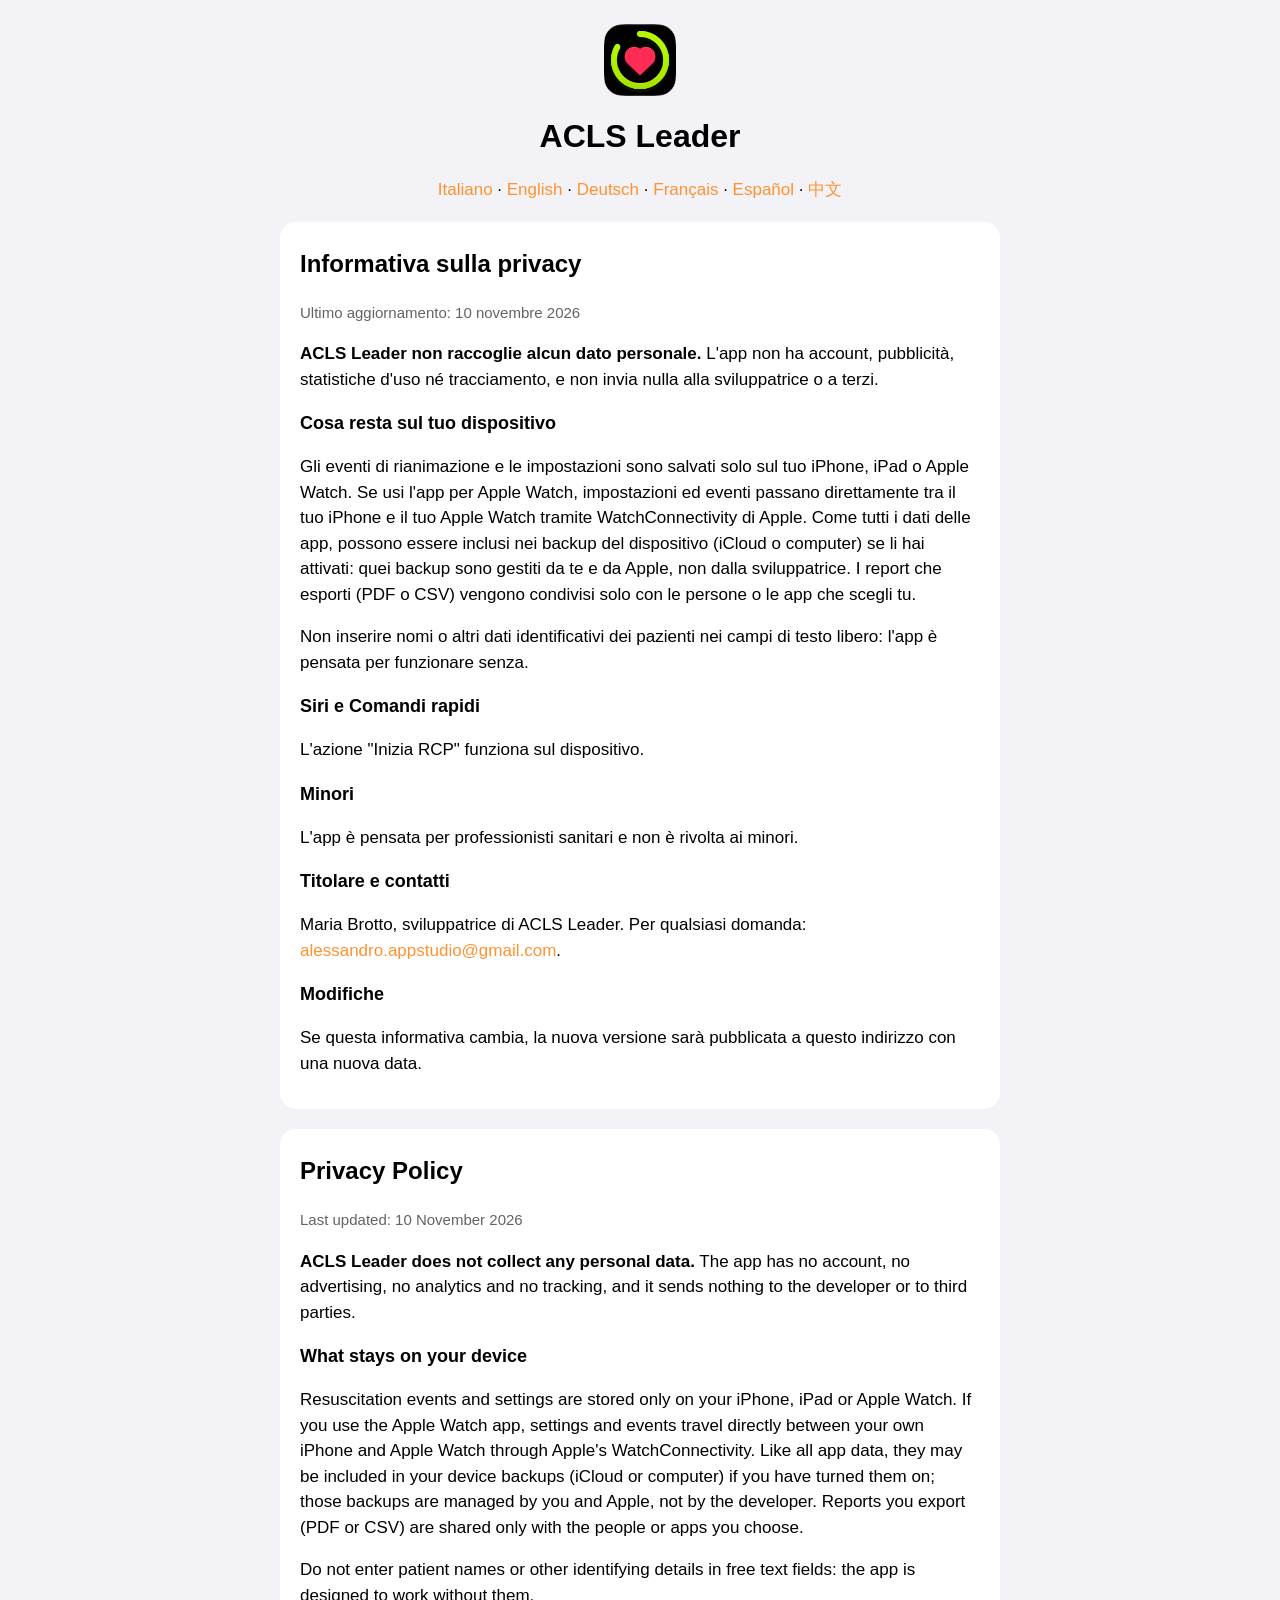
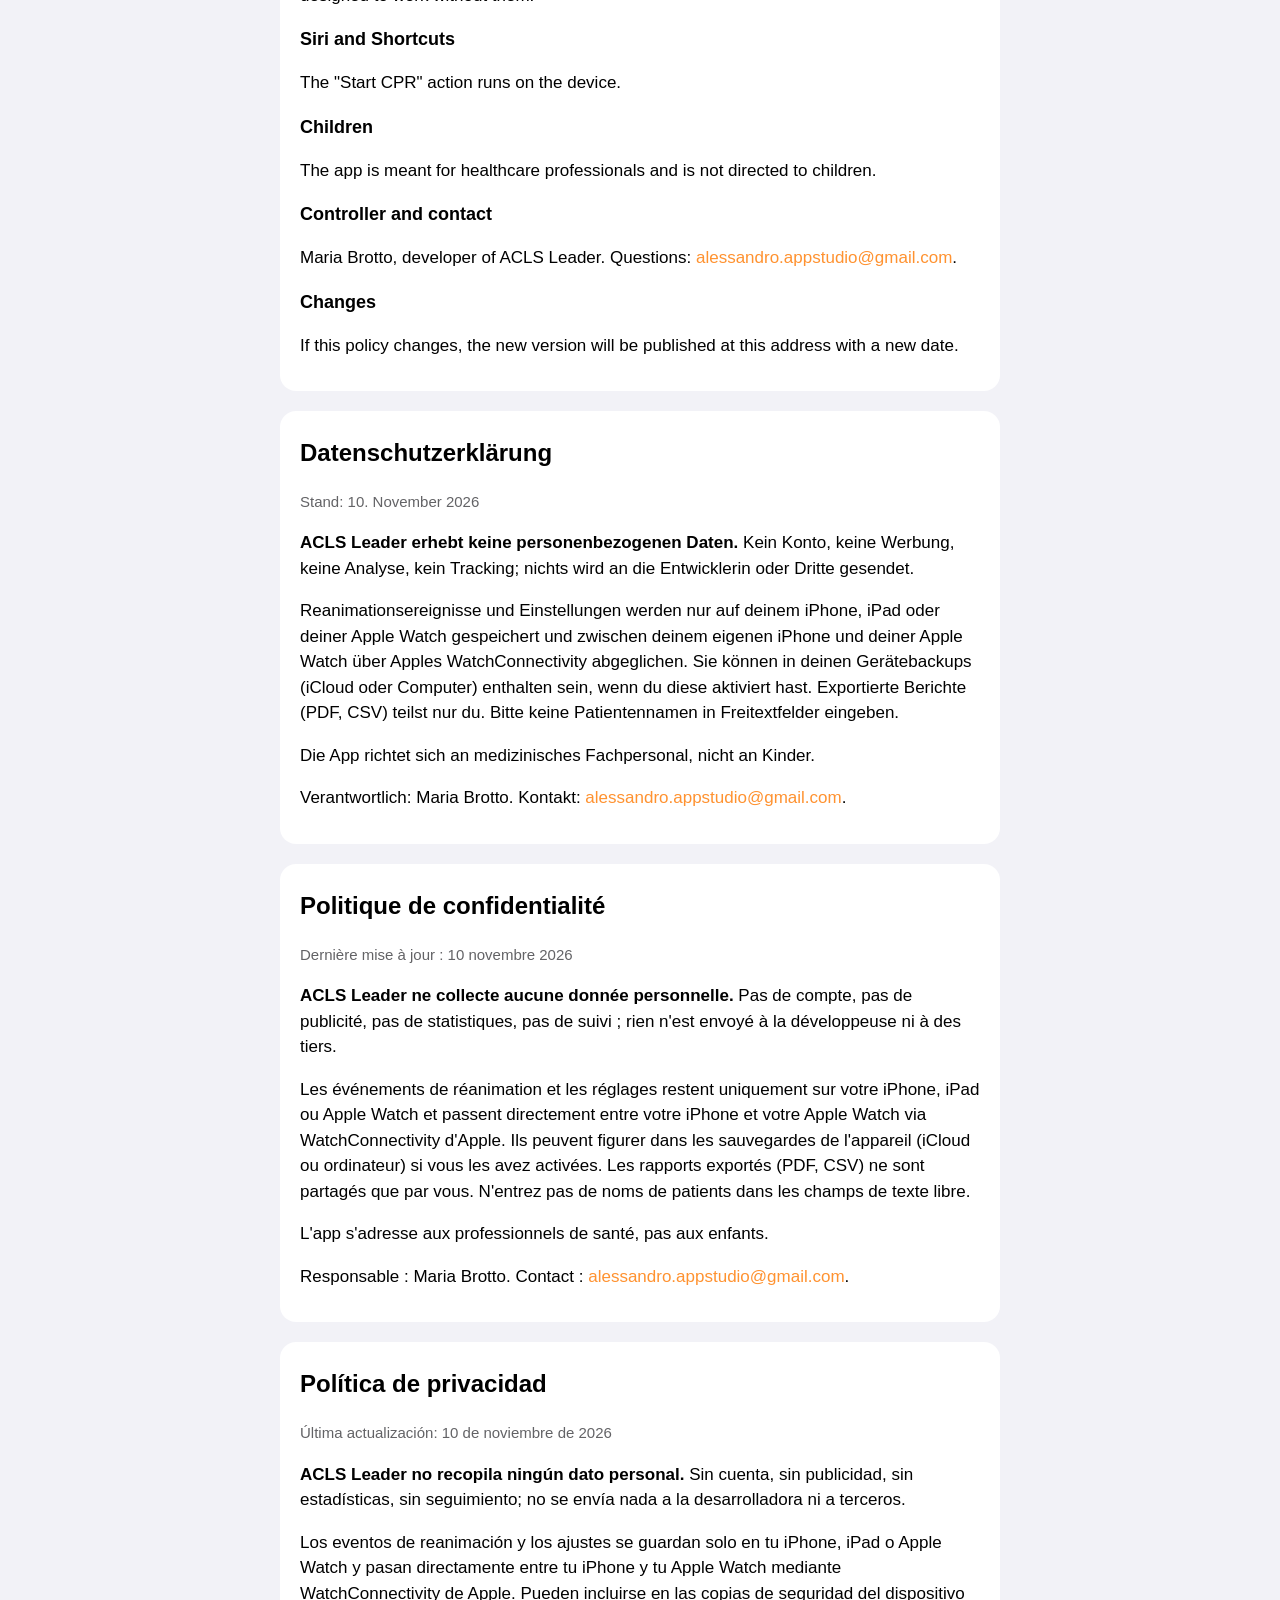
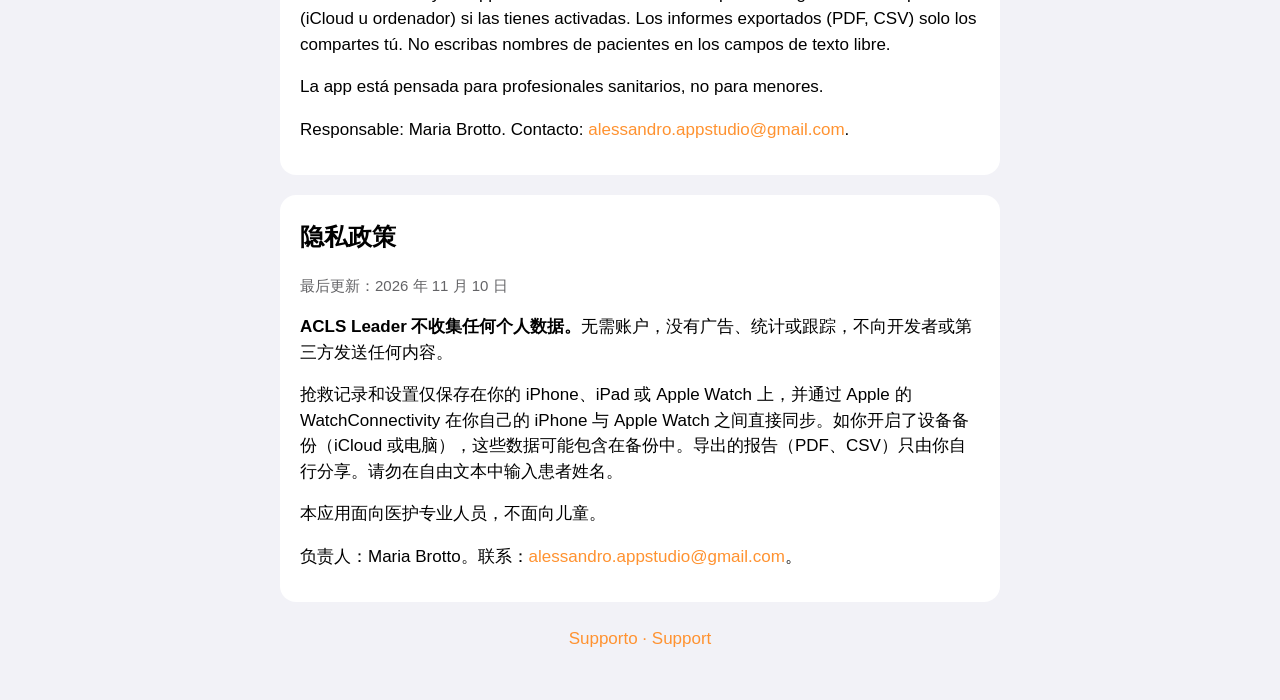
==== privacy.html @ 4f320095 "Sito di ACLS Leader: privacy e supporto" ====
<!doctype html>
<html lang="it">
<head>
<meta charset="utf-8">
<meta name="viewport" content="width=device-width, initial-scale=1">
<title>ACLS Leader – Privacy</title>
<link rel="stylesheet" href="style.css">
</head>
<body>
<header>
  <img src="icon.png" alt="" width="72" height="72">
  <h1>ACLS Leader</h1>
  <p class="langs"><a href="#it">Italiano</a> · <a href="#en">English</a> · <a href="#de">Deutsch</a> · <a href="#fr">Français</a> · <a href="#es">Español</a> · <a href="#zh">中文</a></p>
</header>

<section id="it" lang="it">
<h2>Informativa sulla privacy</h2>
<p class="date">Ultimo aggiornamento: 10 novembre 2026</p>
<p><strong>ACLS Leader non raccoglie alcun dato personale.</strong> L'app non ha account, pubblicità, statistiche d'uso né tracciamento, e non invia nulla alla sviluppatrice o a terzi.</p>
<h3>Cosa resta sul tuo dispositivo</h3>
<p>Gli eventi di rianimazione e le impostazioni sono salvati solo sul tuo iPhone, iPad o Apple Watch. Se usi l'app per Apple Watch, impostazioni ed eventi passano direttamente tra il tuo iPhone e il tuo Apple Watch tramite WatchConnectivity di Apple. Come tutti i dati delle app, possono essere inclusi nei backup del dispositivo (iCloud o computer) se li hai attivati: quei backup sono gestiti da te e da Apple, non dalla sviluppatrice. I report che esporti (PDF o CSV) vengono condivisi solo con le persone o le app che scegli tu.</p>
<p>Non inserire nomi o altri dati identificativi dei pazienti nei campi di testo libero: l'app è pensata per funzionare senza.</p>
<h3>Siri e Comandi rapidi</h3>
<p>L'azione "Inizia RCP" funziona sul dispositivo.</p>
<h3>Minori</h3>
<p>L'app è pensata per professionisti sanitari e non è rivolta ai minori.</p>
<h3>Titolare e contatti</h3>
<p>Maria Brotto, sviluppatrice di ACLS Leader. Per qualsiasi domanda: <a href="mailto:alessandro.appstudio@gmail.com">alessandro.appstudio@gmail.com</a>.</p>
<h3>Modifiche</h3>
<p>Se questa informativa cambia, la nuova versione sarà pubblicata a questo indirizzo con una nuova data.</p>
</section>

<section id="en" lang="en">
<h2>Privacy Policy</h2>
<p class="date">Last updated: 10 November 2026</p>
<p><strong>ACLS Leader does not collect any personal data.</strong> The app has no account, no advertising, no analytics and no tracking, and it sends nothing to the developer or to third parties.</p>
<h3>What stays on your device</h3>
<p>Resuscitation events and settings are stored only on your iPhone, iPad or Apple Watch. If you use the Apple Watch app, settings and events travel directly between your own iPhone and Apple Watch through Apple's WatchConnectivity. Like all app data, they may be included in your device backups (iCloud or computer) if you have turned them on; those backups are managed by you and Apple, not by the developer. Reports you export (PDF or CSV) are shared only with the people or apps you choose.</p>
<p>Do not enter patient names or other identifying details in free text fields: the app is designed to work without them.</p>
<h3>Siri and Shortcuts</h3>
<p>The "Start CPR" action runs on the device.</p>
<h3>Children</h3>
<p>The app is meant for healthcare professionals and is not directed to children.</p>
<h3>Controller and contact</h3>
<p>Maria Brotto, developer of ACLS Leader. Questions: <a href="mailto:alessandro.appstudio@gmail.com">alessandro.appstudio@gmail.com</a>.</p>
<h3>Changes</h3>
<p>If this policy changes, the new version will be published at this address with a new date.</p>
</section>

<section id="de" lang="de">
<h2>Datenschutzerklärung</h2>
<p class="date">Stand: 10. November 2026</p>
<p><strong>ACLS Leader erhebt keine personenbezogenen Daten.</strong> Kein Konto, keine Werbung, keine Analyse, kein Tracking; nichts wird an die Entwicklerin oder Dritte gesendet.</p>
<p>Reanimationsereignisse und Einstellungen werden nur auf deinem iPhone, iPad oder deiner Apple Watch gespeichert und zwischen deinem eigenen iPhone und deiner Apple Watch über Apples WatchConnectivity abgeglichen. Sie können in deinen Gerätebackups (iCloud oder Computer) enthalten sein, wenn du diese aktiviert hast. Exportierte Berichte (PDF, CSV) teilst nur du. Bitte keine Patientennamen in Freitextfelder eingeben.</p>
<p>Die App richtet sich an medizinisches Fachpersonal, nicht an Kinder.</p>
<p>Verantwortlich: Maria Brotto. Kontakt: <a href="mailto:alessandro.appstudio@gmail.com">alessandro.appstudio@gmail.com</a>.</p>
</section>

<section id="fr" lang="fr">
<h2>Politique de confidentialité</h2>
<p class="date">Dernière mise à jour : 10 novembre 2026</p>
<p><strong>ACLS Leader ne collecte aucune donnée personnelle.</strong> Pas de compte, pas de publicité, pas de statistiques, pas de suivi ; rien n'est envoyé à la développeuse ni à des tiers.</p>
<p>Les événements de réanimation et les réglages restent uniquement sur votre iPhone, iPad ou Apple Watch et passent directement entre votre iPhone et votre Apple Watch via WatchConnectivity d'Apple. Ils peuvent figurer dans les sauvegardes de l'appareil (iCloud ou ordinateur) si vous les avez activées. Les rapports exportés (PDF, CSV) ne sont partagés que par vous. N'entrez pas de noms de patients dans les champs de texte libre.</p>
<p>L'app s'adresse aux professionnels de santé, pas aux enfants.</p>
<p>Responsable : Maria Brotto. Contact : <a href="mailto:alessandro.appstudio@gmail.com">alessandro.appstudio@gmail.com</a>.</p>
</section>

<section id="es" lang="es">
<h2>Política de privacidad</h2>
<p class="date">Última actualización: 10 de noviembre de 2026</p>
<p><strong>ACLS Leader no recopila ningún dato personal.</strong> Sin cuenta, sin publicidad, sin estadísticas, sin seguimiento; no se envía nada a la desarrolladora ni a terceros.</p>
<p>Los eventos de reanimación y los ajustes se guardan solo en tu iPhone, iPad o Apple Watch y pasan directamente entre tu iPhone y tu Apple Watch mediante WatchConnectivity de Apple. Pueden incluirse en las copias de seguridad del dispositivo (iCloud u ordenador) si las tienes activadas. Los informes exportados (PDF, CSV) solo los compartes tú. No escribas nombres de pacientes en los campos de texto libre.</p>
<p>La app está pensada para profesionales sanitarios, no para menores.</p>
<p>Responsable: Maria Brotto. Contacto: <a href="mailto:alessandro.appstudio@gmail.com">alessandro.appstudio@gmail.com</a>.</p>
</section>

<section id="zh" lang="zh-Hans">
<h2>隐私政策</h2>
<p class="date">最后更新：2026 年 11 月 10 日</p>
<p><strong>ACLS Leader 不收集任何个人数据。</strong>无需账户，没有广告、统计或跟踪，不向开发者或第三方发送任何内容。</p>
<p>抢救记录和设置仅保存在你的 iPhone、iPad 或 Apple Watch 上，并通过 Apple 的 WatchConnectivity 在你自己的 iPhone 与 Apple Watch 之间直接同步。如你开启了设备备份（iCloud 或电脑），这些数据可能包含在备份中。导出的报告（PDF、CSV）只由你自行分享。请勿在自由文本中输入患者姓名。</p>
<p>本应用面向医护专业人员，不面向儿童。</p>
<p>负责人：Maria Brotto。联系：<a href="mailto:alessandro.appstudio@gmail.com">alessandro.appstudio@gmail.com</a>。</p>
</section>

<footer><a href="support.html">Supporto · Support</a></footer>
</body>
</html>
---- style.css ----
:root { color-scheme: light dark; --bg: #f2f2f7; --card: #fff; --ink: #000; --grey: #636366; --accent: #ff9230; }
@media (prefers-color-scheme: dark) { :root { --bg: #000; --card: #1c1c1e; --ink: #fff; --grey: #98989f; } }
body { margin: 0; padding: 24px 16px 48px; background: var(--bg); color: var(--ink);
       font: 17px/1.5 -apple-system, BlinkMacSystemFont, "Helvetica Neue", sans-serif; }
header, section, footer { max-width: 680px; margin: 0 auto; }
header { text-align: center; }
header img { border-radius: 16px; }
h1 { margin: 8px 0 4px; font-size: 32px; }
.langs a, footer a, section a { color: var(--accent); text-decoration: none; }
section { background: var(--card); border-radius: 16px; padding: 4px 20px 16px; margin-top: 20px; }
h2 { font-size: 24px; } h3 { font-size: 18px; margin-bottom: 4px; }
.date, .note { color: var(--grey); font-size: 15px; }
footer { text-align: center; margin-top: 24px; }
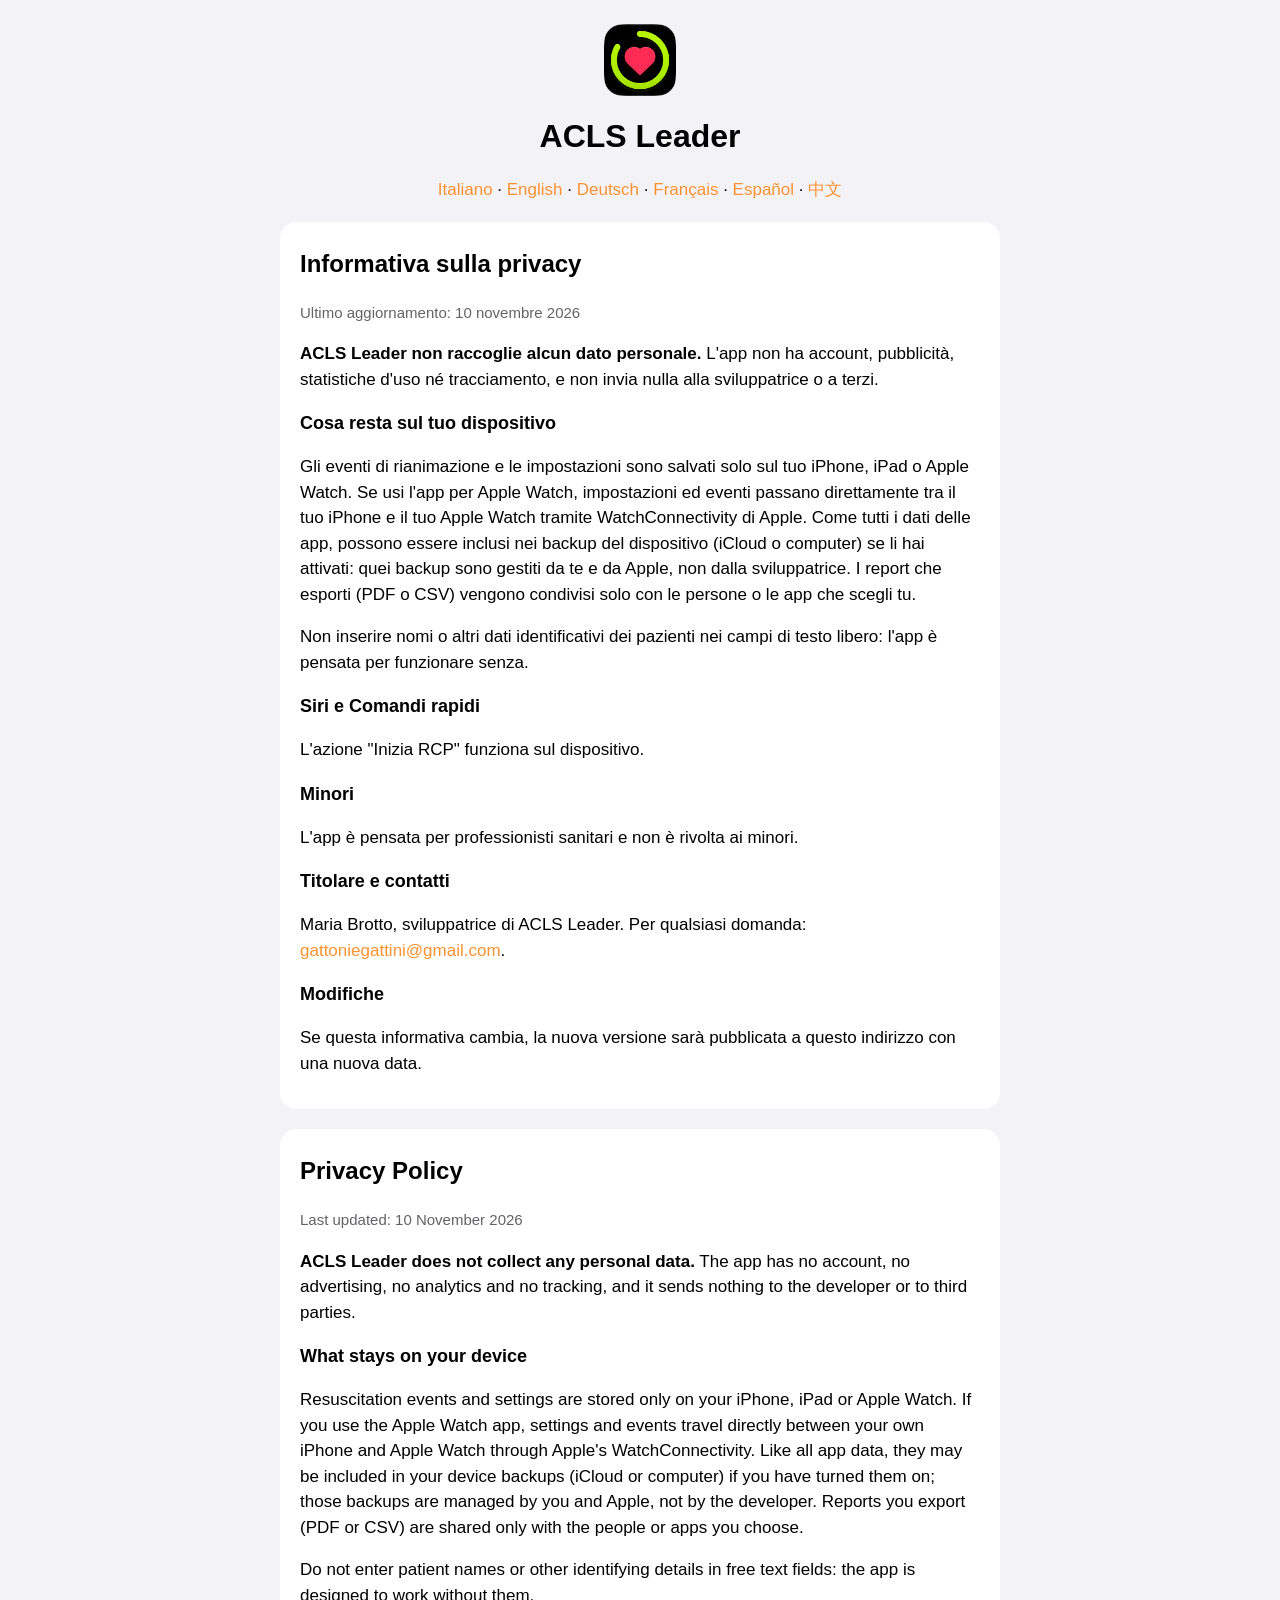
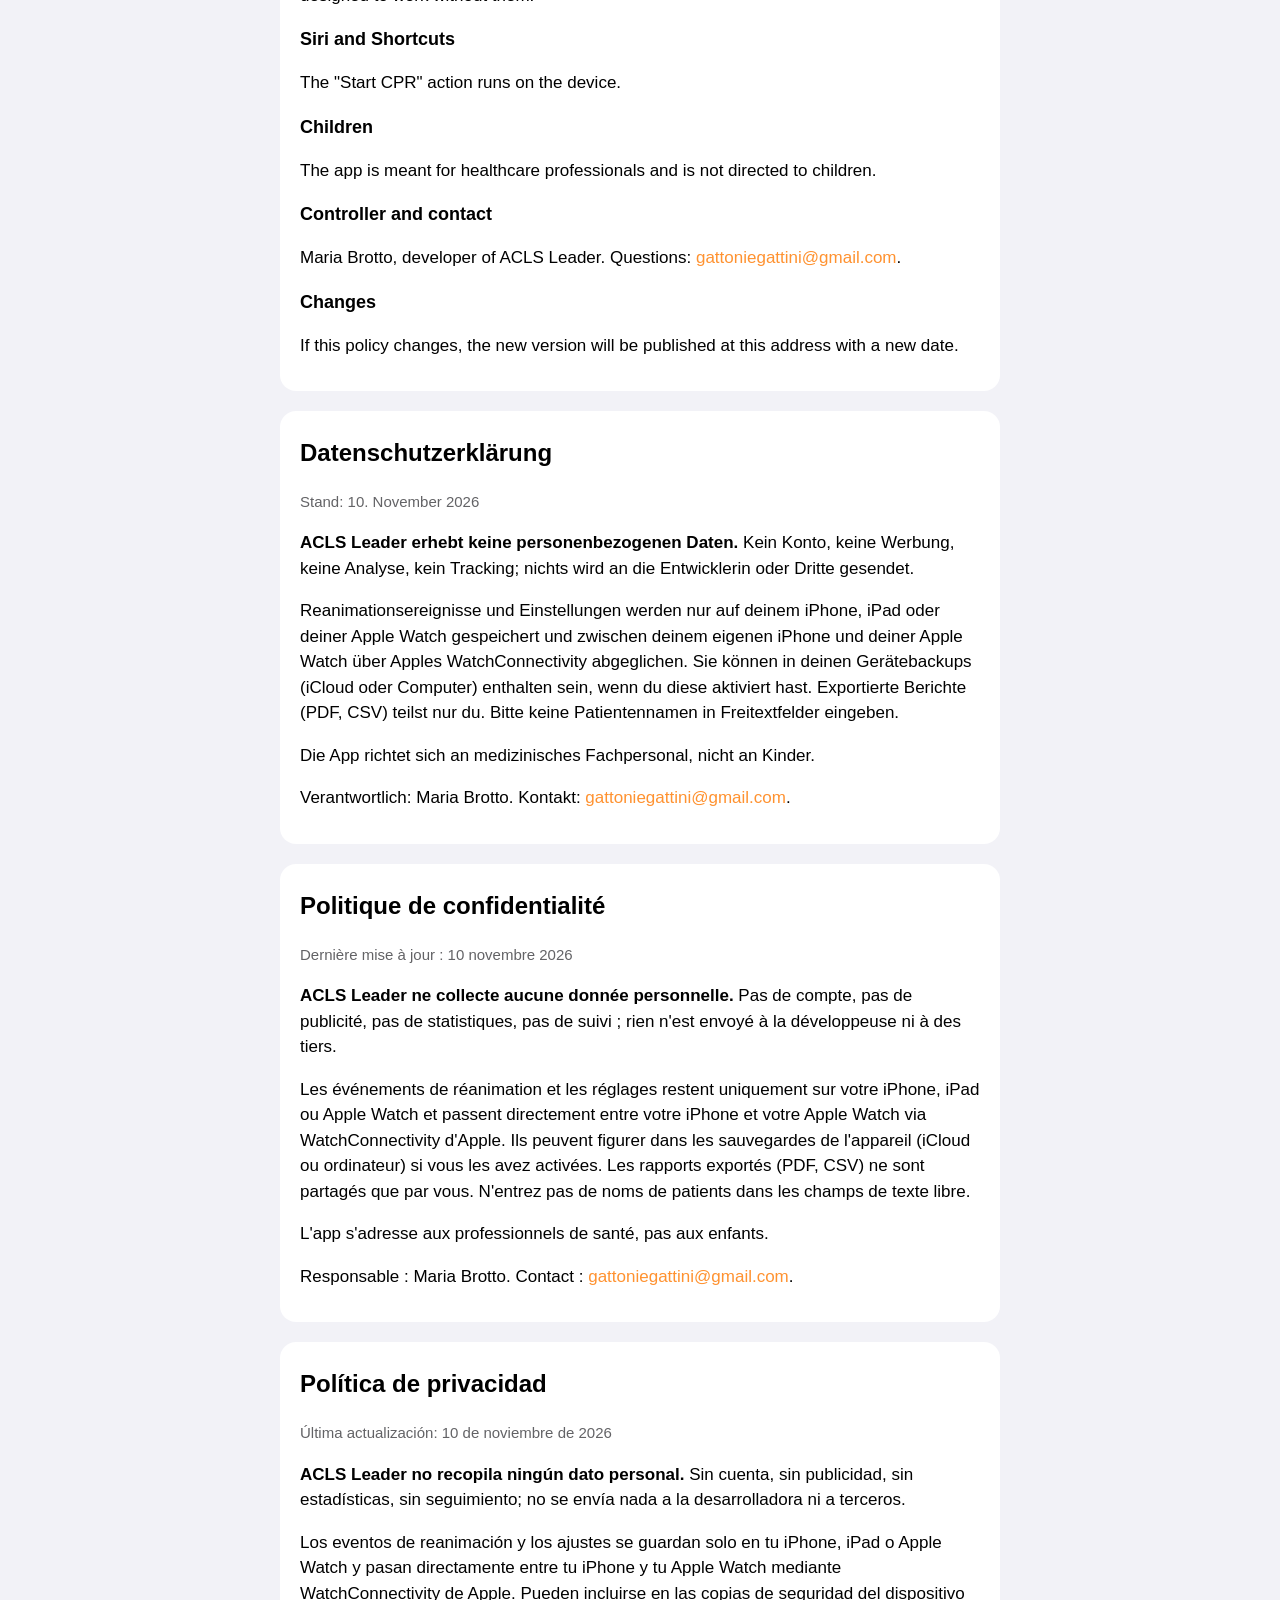
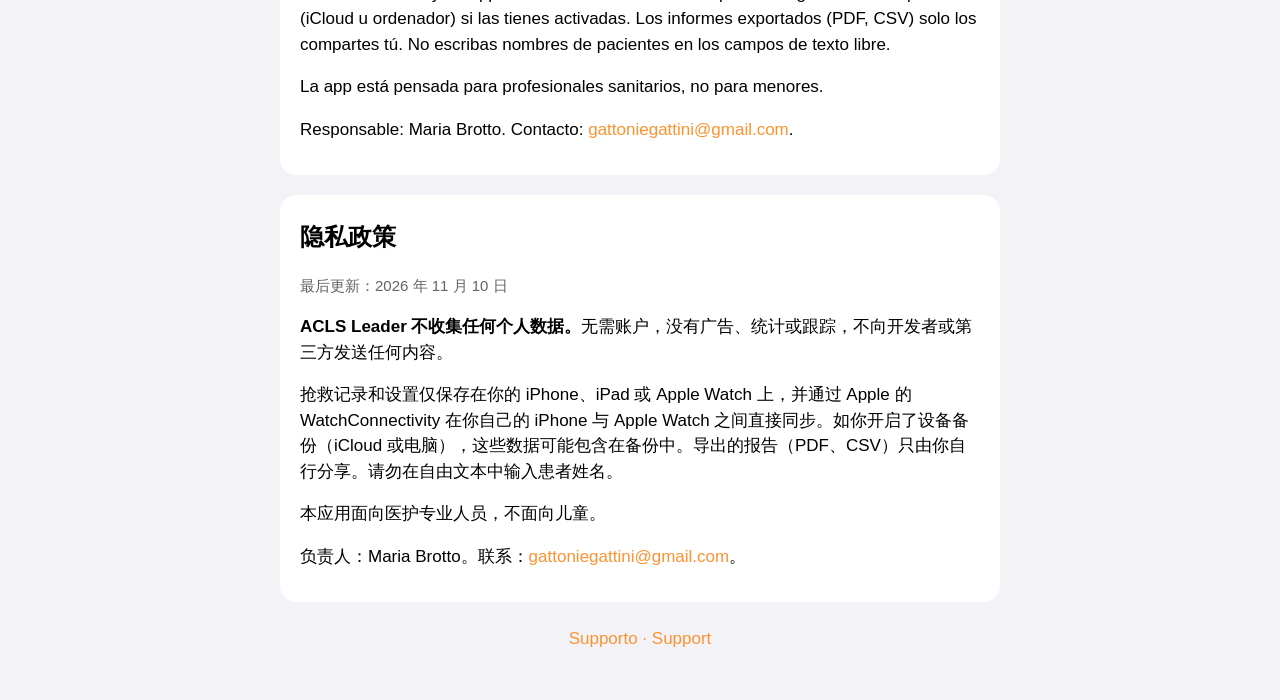
==== commit 6cca0009: "Nuova email di contatto" ====
--- a/privacy.html
+++ b/privacy.html
@@ -25,7 +25,7 @@
 <h3>Minori</h3>
 <p>L'app è pensata per professionisti sanitari e non è rivolta ai minori.</p>
 <h3>Titolare e contatti</h3>
-<p>Maria Brotto, sviluppatrice di ACLS Leader. Per qualsiasi domanda: <a href="mailto:alessandro.appstudio@gmail.com">alessandro.appstudio@gmail.com</a>.</p>
+<p>Maria Brotto, sviluppatrice di ACLS Leader. Per qualsiasi domanda: <a href="mailto:gattoniegattini@gmail.com">gattoniegattini@gmail.com</a>.</p>
 <h3>Modifiche</h3>
 <p>Se questa informativa cambia, la nuova versione sarà pubblicata a questo indirizzo con una nuova data.</p>
 </section>
@@ -42,7 +42,7 @@
 <h3>Children</h3>
 <p>The app is meant for healthcare professionals and is not directed to children.</p>
 <h3>Controller and contact</h3>
-<p>Maria Brotto, developer of ACLS Leader. Questions: <a href="mailto:alessandro.appstudio@gmail.com">alessandro.appstudio@gmail.com</a>.</p>
+<p>Maria Brotto, developer of ACLS Leader. Questions: <a href="mailto:gattoniegattini@gmail.com">gattoniegattini@gmail.com</a>.</p>
 <h3>Changes</h3>
 <p>If this policy changes, the new version will be published at this address with a new date.</p>
 </section>
@@ -53,7 +53,7 @@
 <p><strong>ACLS Leader erhebt keine personenbezogenen Daten.</strong> Kein Konto, keine Werbung, keine Analyse, kein Tracking; nichts wird an die Entwicklerin oder Dritte gesendet.</p>
 <p>Reanimationsereignisse und Einstellungen werden nur auf deinem iPhone, iPad oder deiner Apple Watch gespeichert und zwischen deinem eigenen iPhone und deiner Apple Watch über Apples WatchConnectivity abgeglichen. Sie können in deinen Gerätebackups (iCloud oder Computer) enthalten sein, wenn du diese aktiviert hast. Exportierte Berichte (PDF, CSV) teilst nur du. Bitte keine Patientennamen in Freitextfelder eingeben.</p>
 <p>Die App richtet sich an medizinisches Fachpersonal, nicht an Kinder.</p>
-<p>Verantwortlich: Maria Brotto. Kontakt: <a href="mailto:alessandro.appstudio@gmail.com">alessandro.appstudio@gmail.com</a>.</p>
+<p>Verantwortlich: Maria Brotto. Kontakt: <a href="mailto:gattoniegattini@gmail.com">gattoniegattini@gmail.com</a>.</p>
 </section>
 
 <section id="fr" lang="fr">
@@ -62,7 +62,7 @@
 <p><strong>ACLS Leader ne collecte aucune donnée personnelle.</strong> Pas de compte, pas de publicité, pas de statistiques, pas de suivi ; rien n'est envoyé à la développeuse ni à des tiers.</p>
 <p>Les événements de réanimation et les réglages restent uniquement sur votre iPhone, iPad ou Apple Watch et passent directement entre votre iPhone et votre Apple Watch via WatchConnectivity d'Apple. Ils peuvent figurer dans les sauvegardes de l'appareil (iCloud ou ordinateur) si vous les avez activées. Les rapports exportés (PDF, CSV) ne sont partagés que par vous. N'entrez pas de noms de patients dans les champs de texte libre.</p>
 <p>L'app s'adresse aux professionnels de santé, pas aux enfants.</p>
-<p>Responsable : Maria Brotto. Contact : <a href="mailto:alessandro.appstudio@gmail.com">alessandro.appstudio@gmail.com</a>.</p>
+<p>Responsable : Maria Brotto. Contact : <a href="mailto:gattoniegattini@gmail.com">gattoniegattini@gmail.com</a>.</p>
 </section>
 
 <section id="es" lang="es">
@@ -71,7 +71,7 @@
 <p><strong>ACLS Leader no recopila ningún dato personal.</strong> Sin cuenta, sin publicidad, sin estadísticas, sin seguimiento; no se envía nada a la desarrolladora ni a terceros.</p>
 <p>Los eventos de reanimación y los ajustes se guardan solo en tu iPhone, iPad o Apple Watch y pasan directamente entre tu iPhone y tu Apple Watch mediante WatchConnectivity de Apple. Pueden incluirse en las copias de seguridad del dispositivo (iCloud u ordenador) si las tienes activadas. Los informes exportados (PDF, CSV) solo los compartes tú. No escribas nombres de pacientes en los campos de texto libre.</p>
 <p>La app está pensada para profesionales sanitarios, no para menores.</p>
-<p>Responsable: Maria Brotto. Contacto: <a href="mailto:alessandro.appstudio@gmail.com">alessandro.appstudio@gmail.com</a>.</p>
+<p>Responsable: Maria Brotto. Contacto: <a href="mailto:gattoniegattini@gmail.com">gattoniegattini@gmail.com</a>.</p>
 </section>
 
 <section id="zh" lang="zh-Hans">
@@ -80,7 +80,7 @@
 <p><strong>ACLS Leader 不收集任何个人数据。</strong>无需账户，没有广告、统计或跟踪，不向开发者或第三方发送任何内容。</p>
 <p>抢救记录和设置仅保存在你的 iPhone、iPad 或 Apple Watch 上，并通过 Apple 的 WatchConnectivity 在你自己的 iPhone 与 Apple Watch 之间直接同步。如你开启了设备备份（iCloud 或电脑），这些数据可能包含在备份中。导出的报告（PDF、CSV）只由你自行分享。请勿在自由文本中输入患者姓名。</p>
 <p>本应用面向医护专业人员，不面向儿童。</p>
-<p>负责人：Maria Brotto。联系：<a href="mailto:alessandro.appstudio@gmail.com">alessandro.appstudio@gmail.com</a>。</p>
+<p>负责人：Maria Brotto。联系：<a href="mailto:gattoniegattini@gmail.com">gattoniegattini@gmail.com</a>。</p>
 </section>
 
 <footer><a href="support.html">Supporto · Support</a></footer>
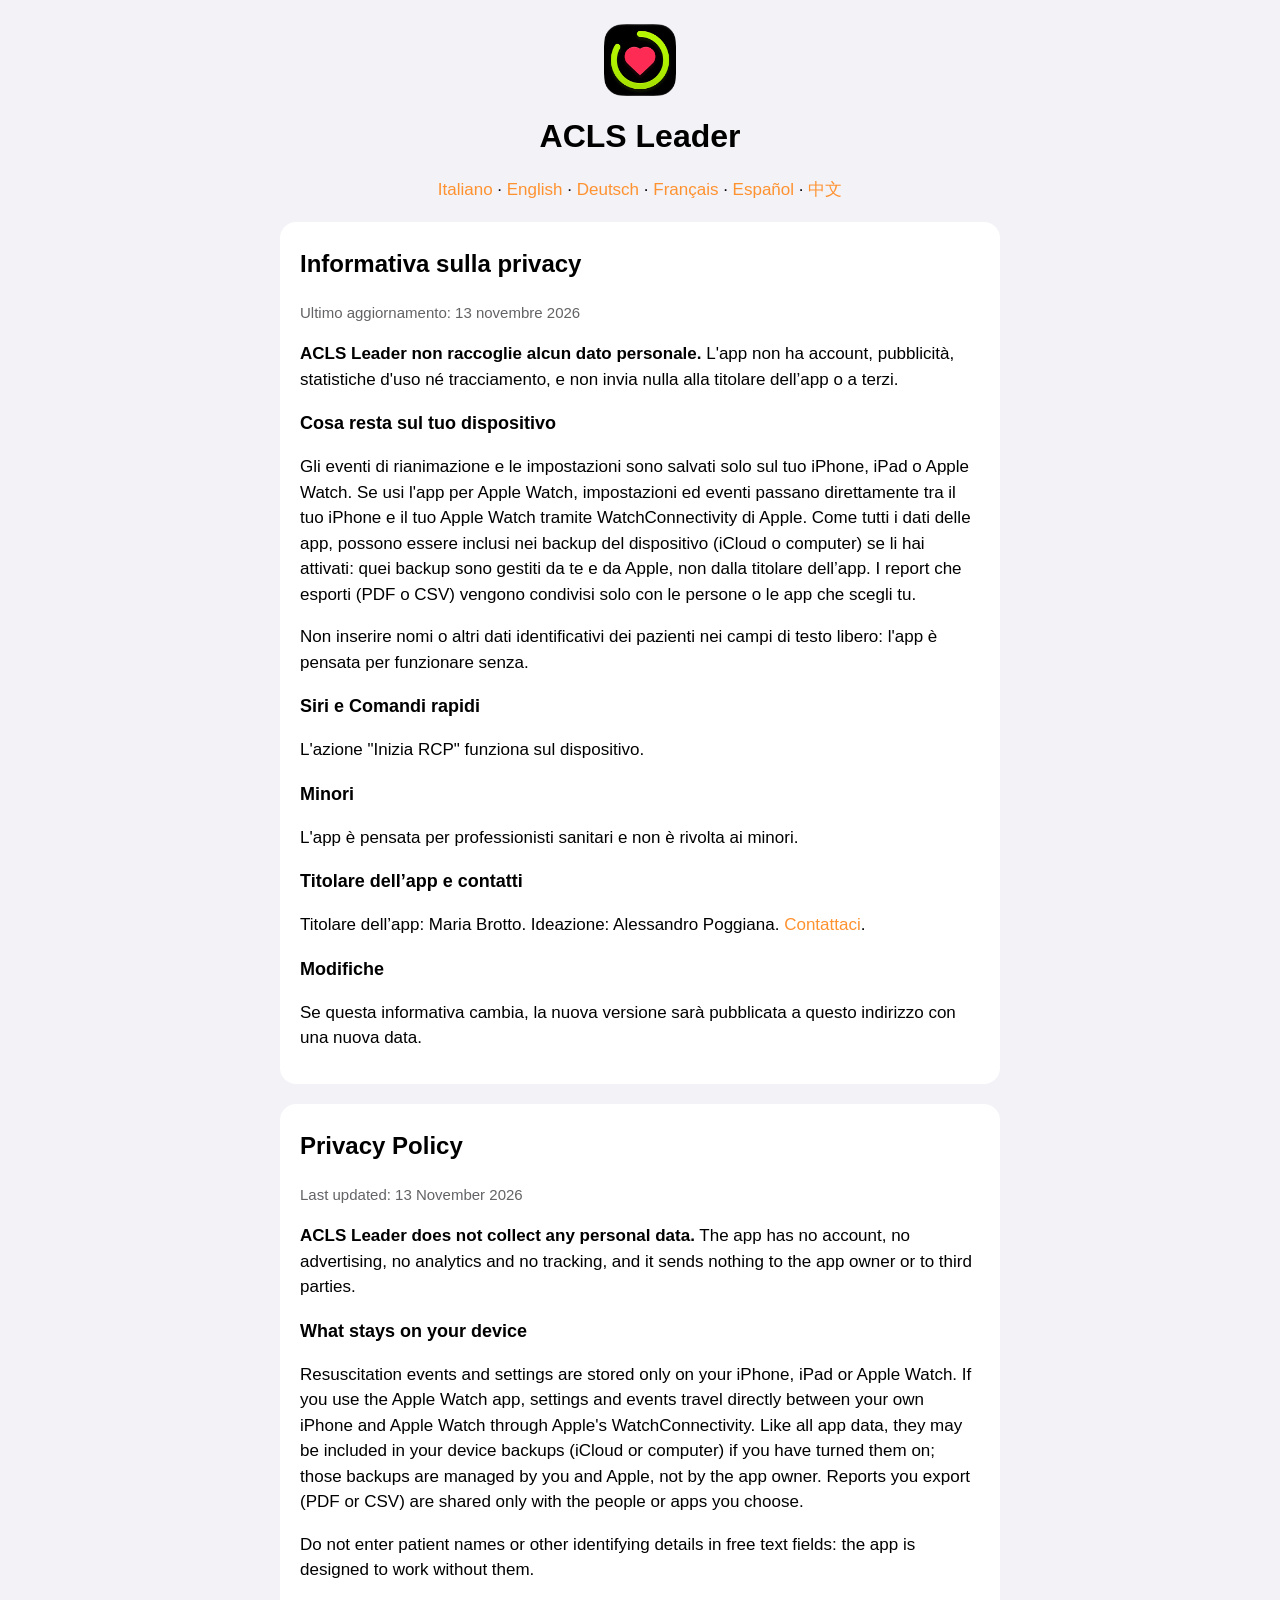
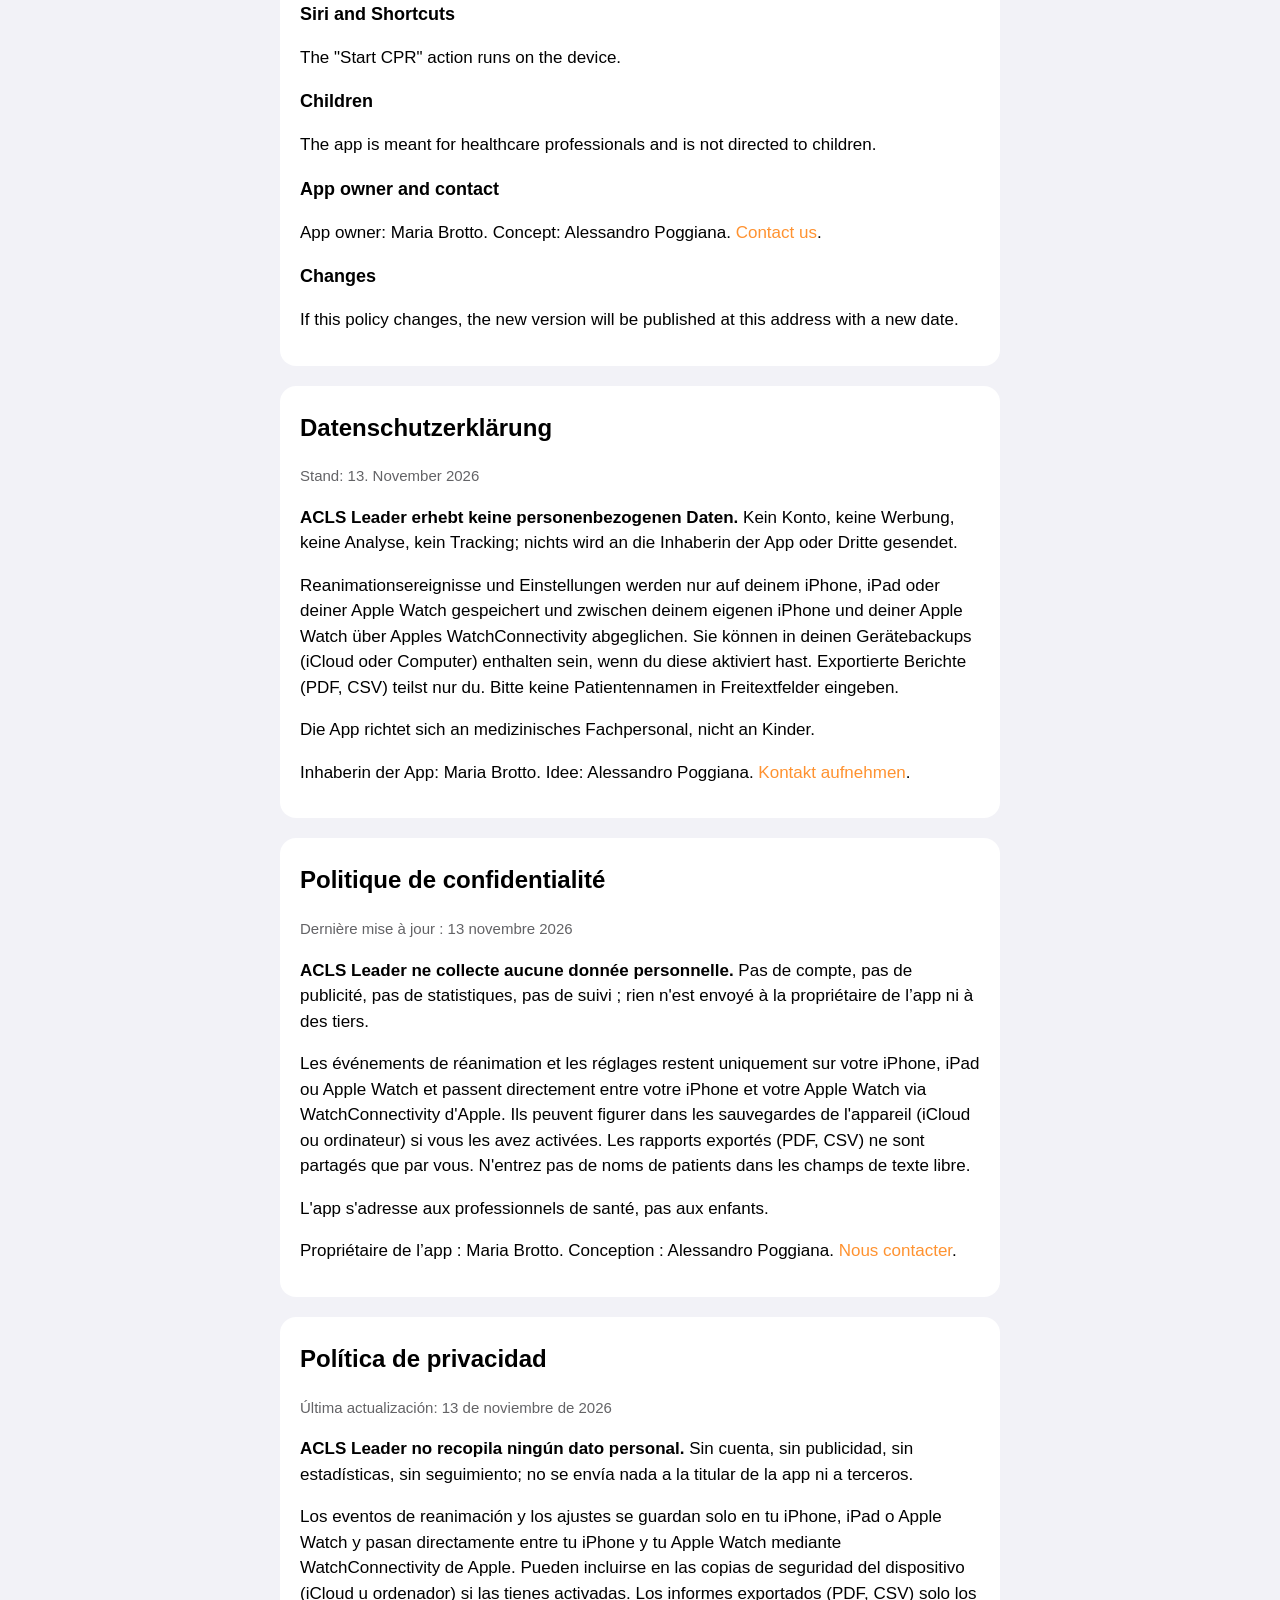
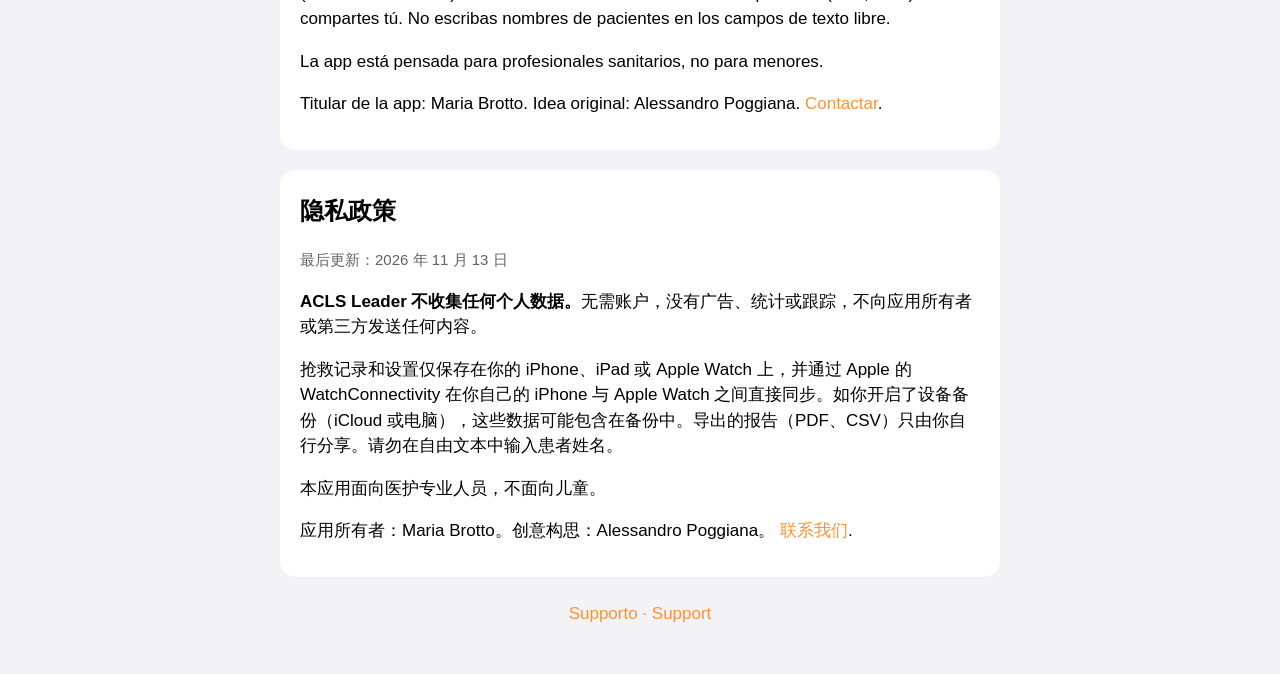
==== commit 75354b7e: "Update app ownership credits and localized email contact links" ====
--- a/privacy.html
+++ b/privacy.html
@@ -15,72 +15,72 @@
 
 <section id="it" lang="it">
 <h2>Informativa sulla privacy</h2>
-<p class="date">Ultimo aggiornamento: 10 novembre 2026</p>
-<p><strong>ACLS Leader non raccoglie alcun dato personale.</strong> L'app non ha account, pubblicità, statistiche d'uso né tracciamento, e non invia nulla alla sviluppatrice o a terzi.</p>
+<p class="date">Ultimo aggiornamento: 13 novembre 2026</p>
+<p><strong>ACLS Leader non raccoglie alcun dato personale.</strong> L'app non ha account, pubblicità, statistiche d'uso né tracciamento, e non invia nulla alla titolare dell’app o a terzi.</p>
 <h3>Cosa resta sul tuo dispositivo</h3>
-<p>Gli eventi di rianimazione e le impostazioni sono salvati solo sul tuo iPhone, iPad o Apple Watch. Se usi l'app per Apple Watch, impostazioni ed eventi passano direttamente tra il tuo iPhone e il tuo Apple Watch tramite WatchConnectivity di Apple. Come tutti i dati delle app, possono essere inclusi nei backup del dispositivo (iCloud o computer) se li hai attivati: quei backup sono gestiti da te e da Apple, non dalla sviluppatrice. I report che esporti (PDF o CSV) vengono condivisi solo con le persone o le app che scegli tu.</p>
+<p>Gli eventi di rianimazione e le impostazioni sono salvati solo sul tuo iPhone, iPad o Apple Watch. Se usi l'app per Apple Watch, impostazioni ed eventi passano direttamente tra il tuo iPhone e il tuo Apple Watch tramite WatchConnectivity di Apple. Come tutti i dati delle app, possono essere inclusi nei backup del dispositivo (iCloud o computer) se li hai attivati: quei backup sono gestiti da te e da Apple, non dalla titolare dell’app. I report che esporti (PDF o CSV) vengono condivisi solo con le persone o le app che scegli tu.</p>
 <p>Non inserire nomi o altri dati identificativi dei pazienti nei campi di testo libero: l'app è pensata per funzionare senza.</p>
 <h3>Siri e Comandi rapidi</h3>
 <p>L'azione "Inizia RCP" funziona sul dispositivo.</p>
 <h3>Minori</h3>
 <p>L'app è pensata per professionisti sanitari e non è rivolta ai minori.</p>
-<h3>Titolare e contatti</h3>
-<p>Maria Brotto, sviluppatrice di ACLS Leader. Per qualsiasi domanda: <a href="mailto:gattoniegattini@gmail.com">gattoniegattini@gmail.com</a>.</p>
+<h3>Titolare dell’app e contatti</h3>
+<p>Titolare dell’app: Maria Brotto. Ideazione: Alessandro Poggiana. <a href="mailto:gattoniegattini@gmail.com?subject=ACLS%20Leader">Contattaci</a>.</p>
 <h3>Modifiche</h3>
 <p>Se questa informativa cambia, la nuova versione sarà pubblicata a questo indirizzo con una nuova data.</p>
 </section>
 
 <section id="en" lang="en">
 <h2>Privacy Policy</h2>
-<p class="date">Last updated: 10 November 2026</p>
-<p><strong>ACLS Leader does not collect any personal data.</strong> The app has no account, no advertising, no analytics and no tracking, and it sends nothing to the developer or to third parties.</p>
+<p class="date">Last updated: 13 November 2026</p>
+<p><strong>ACLS Leader does not collect any personal data.</strong> The app has no account, no advertising, no analytics and no tracking, and it sends nothing to the app owner or to third parties.</p>
 <h3>What stays on your device</h3>
-<p>Resuscitation events and settings are stored only on your iPhone, iPad or Apple Watch. If you use the Apple Watch app, settings and events travel directly between your own iPhone and Apple Watch through Apple's WatchConnectivity. Like all app data, they may be included in your device backups (iCloud or computer) if you have turned them on; those backups are managed by you and Apple, not by the developer. Reports you export (PDF or CSV) are shared only with the people or apps you choose.</p>
+<p>Resuscitation events and settings are stored only on your iPhone, iPad or Apple Watch. If you use the Apple Watch app, settings and events travel directly between your own iPhone and Apple Watch through Apple's WatchConnectivity. Like all app data, they may be included in your device backups (iCloud or computer) if you have turned them on; those backups are managed by you and Apple, not by the app owner. Reports you export (PDF or CSV) are shared only with the people or apps you choose.</p>
 <p>Do not enter patient names or other identifying details in free text fields: the app is designed to work without them.</p>
 <h3>Siri and Shortcuts</h3>
 <p>The "Start CPR" action runs on the device.</p>
 <h3>Children</h3>
 <p>The app is meant for healthcare professionals and is not directed to children.</p>
-<h3>Controller and contact</h3>
-<p>Maria Brotto, developer of ACLS Leader. Questions: <a href="mailto:gattoniegattini@gmail.com">gattoniegattini@gmail.com</a>.</p>
+<h3>App owner and contact</h3>
+<p>App owner: Maria Brotto. Concept: Alessandro Poggiana. <a href="mailto:gattoniegattini@gmail.com?subject=ACLS%20Leader">Contact us</a>.</p>
 <h3>Changes</h3>
 <p>If this policy changes, the new version will be published at this address with a new date.</p>
 </section>
 
 <section id="de" lang="de">
 <h2>Datenschutzerklärung</h2>
-<p class="date">Stand: 10. November 2026</p>
-<p><strong>ACLS Leader erhebt keine personenbezogenen Daten.</strong> Kein Konto, keine Werbung, keine Analyse, kein Tracking; nichts wird an die Entwicklerin oder Dritte gesendet.</p>
+<p class="date">Stand: 13. November 2026</p>
+<p><strong>ACLS Leader erhebt keine personenbezogenen Daten.</strong> Kein Konto, keine Werbung, keine Analyse, kein Tracking; nichts wird an die Inhaberin der App oder Dritte gesendet.</p>
 <p>Reanimationsereignisse und Einstellungen werden nur auf deinem iPhone, iPad oder deiner Apple Watch gespeichert und zwischen deinem eigenen iPhone und deiner Apple Watch über Apples WatchConnectivity abgeglichen. Sie können in deinen Gerätebackups (iCloud oder Computer) enthalten sein, wenn du diese aktiviert hast. Exportierte Berichte (PDF, CSV) teilst nur du. Bitte keine Patientennamen in Freitextfelder eingeben.</p>
 <p>Die App richtet sich an medizinisches Fachpersonal, nicht an Kinder.</p>
-<p>Verantwortlich: Maria Brotto. Kontakt: <a href="mailto:gattoniegattini@gmail.com">gattoniegattini@gmail.com</a>.</p>
+<p>Inhaberin der App: Maria Brotto. Idee: Alessandro Poggiana. <a href="mailto:gattoniegattini@gmail.com?subject=ACLS%20Leader">Kontakt aufnehmen</a>.</p>
 </section>
 
 <section id="fr" lang="fr">
 <h2>Politique de confidentialité</h2>
-<p class="date">Dernière mise à jour : 10 novembre 2026</p>
-<p><strong>ACLS Leader ne collecte aucune donnée personnelle.</strong> Pas de compte, pas de publicité, pas de statistiques, pas de suivi ; rien n'est envoyé à la développeuse ni à des tiers.</p>
+<p class="date">Dernière mise à jour : 13 novembre 2026</p>
+<p><strong>ACLS Leader ne collecte aucune donnée personnelle.</strong> Pas de compte, pas de publicité, pas de statistiques, pas de suivi ; rien n'est envoyé à la propriétaire de l’app ni à des tiers.</p>
 <p>Les événements de réanimation et les réglages restent uniquement sur votre iPhone, iPad ou Apple Watch et passent directement entre votre iPhone et votre Apple Watch via WatchConnectivity d'Apple. Ils peuvent figurer dans les sauvegardes de l'appareil (iCloud ou ordinateur) si vous les avez activées. Les rapports exportés (PDF, CSV) ne sont partagés que par vous. N'entrez pas de noms de patients dans les champs de texte libre.</p>
 <p>L'app s'adresse aux professionnels de santé, pas aux enfants.</p>
-<p>Responsable : Maria Brotto. Contact : <a href="mailto:gattoniegattini@gmail.com">gattoniegattini@gmail.com</a>.</p>
+<p>Propriétaire de l’app : Maria Brotto. Conception : Alessandro Poggiana. <a href="mailto:gattoniegattini@gmail.com?subject=ACLS%20Leader">Nous contacter</a>.</p>
 </section>
 
 <section id="es" lang="es">
 <h2>Política de privacidad</h2>
-<p class="date">Última actualización: 10 de noviembre de 2026</p>
-<p><strong>ACLS Leader no recopila ningún dato personal.</strong> Sin cuenta, sin publicidad, sin estadísticas, sin seguimiento; no se envía nada a la desarrolladora ni a terceros.</p>
+<p class="date">Última actualización: 13 de noviembre de 2026</p>
+<p><strong>ACLS Leader no recopila ningún dato personal.</strong> Sin cuenta, sin publicidad, sin estadísticas, sin seguimiento; no se envía nada a la titular de la app ni a terceros.</p>
 <p>Los eventos de reanimación y los ajustes se guardan solo en tu iPhone, iPad o Apple Watch y pasan directamente entre tu iPhone y tu Apple Watch mediante WatchConnectivity de Apple. Pueden incluirse en las copias de seguridad del dispositivo (iCloud u ordenador) si las tienes activadas. Los informes exportados (PDF, CSV) solo los compartes tú. No escribas nombres de pacientes en los campos de texto libre.</p>
 <p>La app está pensada para profesionales sanitarios, no para menores.</p>
-<p>Responsable: Maria Brotto. Contacto: <a href="mailto:gattoniegattini@gmail.com">gattoniegattini@gmail.com</a>.</p>
+<p>Titular de la app: Maria Brotto. Idea original: Alessandro Poggiana. <a href="mailto:gattoniegattini@gmail.com?subject=ACLS%20Leader">Contactar</a>.</p>
 </section>
 
 <section id="zh" lang="zh-Hans">
 <h2>隐私政策</h2>
-<p class="date">最后更新：2026 年 11 月 10 日</p>
-<p><strong>ACLS Leader 不收集任何个人数据。</strong>无需账户，没有广告、统计或跟踪，不向开发者或第三方发送任何内容。</p>
+<p class="date">最后更新：2026 年 11 月 13 日</p>
+<p><strong>ACLS Leader 不收集任何个人数据。</strong>无需账户，没有广告、统计或跟踪，不向应用所有者或第三方发送任何内容。</p>
 <p>抢救记录和设置仅保存在你的 iPhone、iPad 或 Apple Watch 上，并通过 Apple 的 WatchConnectivity 在你自己的 iPhone 与 Apple Watch 之间直接同步。如你开启了设备备份（iCloud 或电脑），这些数据可能包含在备份中。导出的报告（PDF、CSV）只由你自行分享。请勿在自由文本中输入患者姓名。</p>
 <p>本应用面向医护专业人员，不面向儿童。</p>
-<p>负责人：Maria Brotto。联系：<a href="mailto:gattoniegattini@gmail.com">gattoniegattini@gmail.com</a>。</p>
+<p>应用所有者：Maria Brotto。创意构思：Alessandro Poggiana。 <a href="mailto:gattoniegattini@gmail.com?subject=ACLS%20Leader">联系我们</a>.</p>
 </section>
 
 <footer><a href="support.html">Supporto · Support</a></footer>
